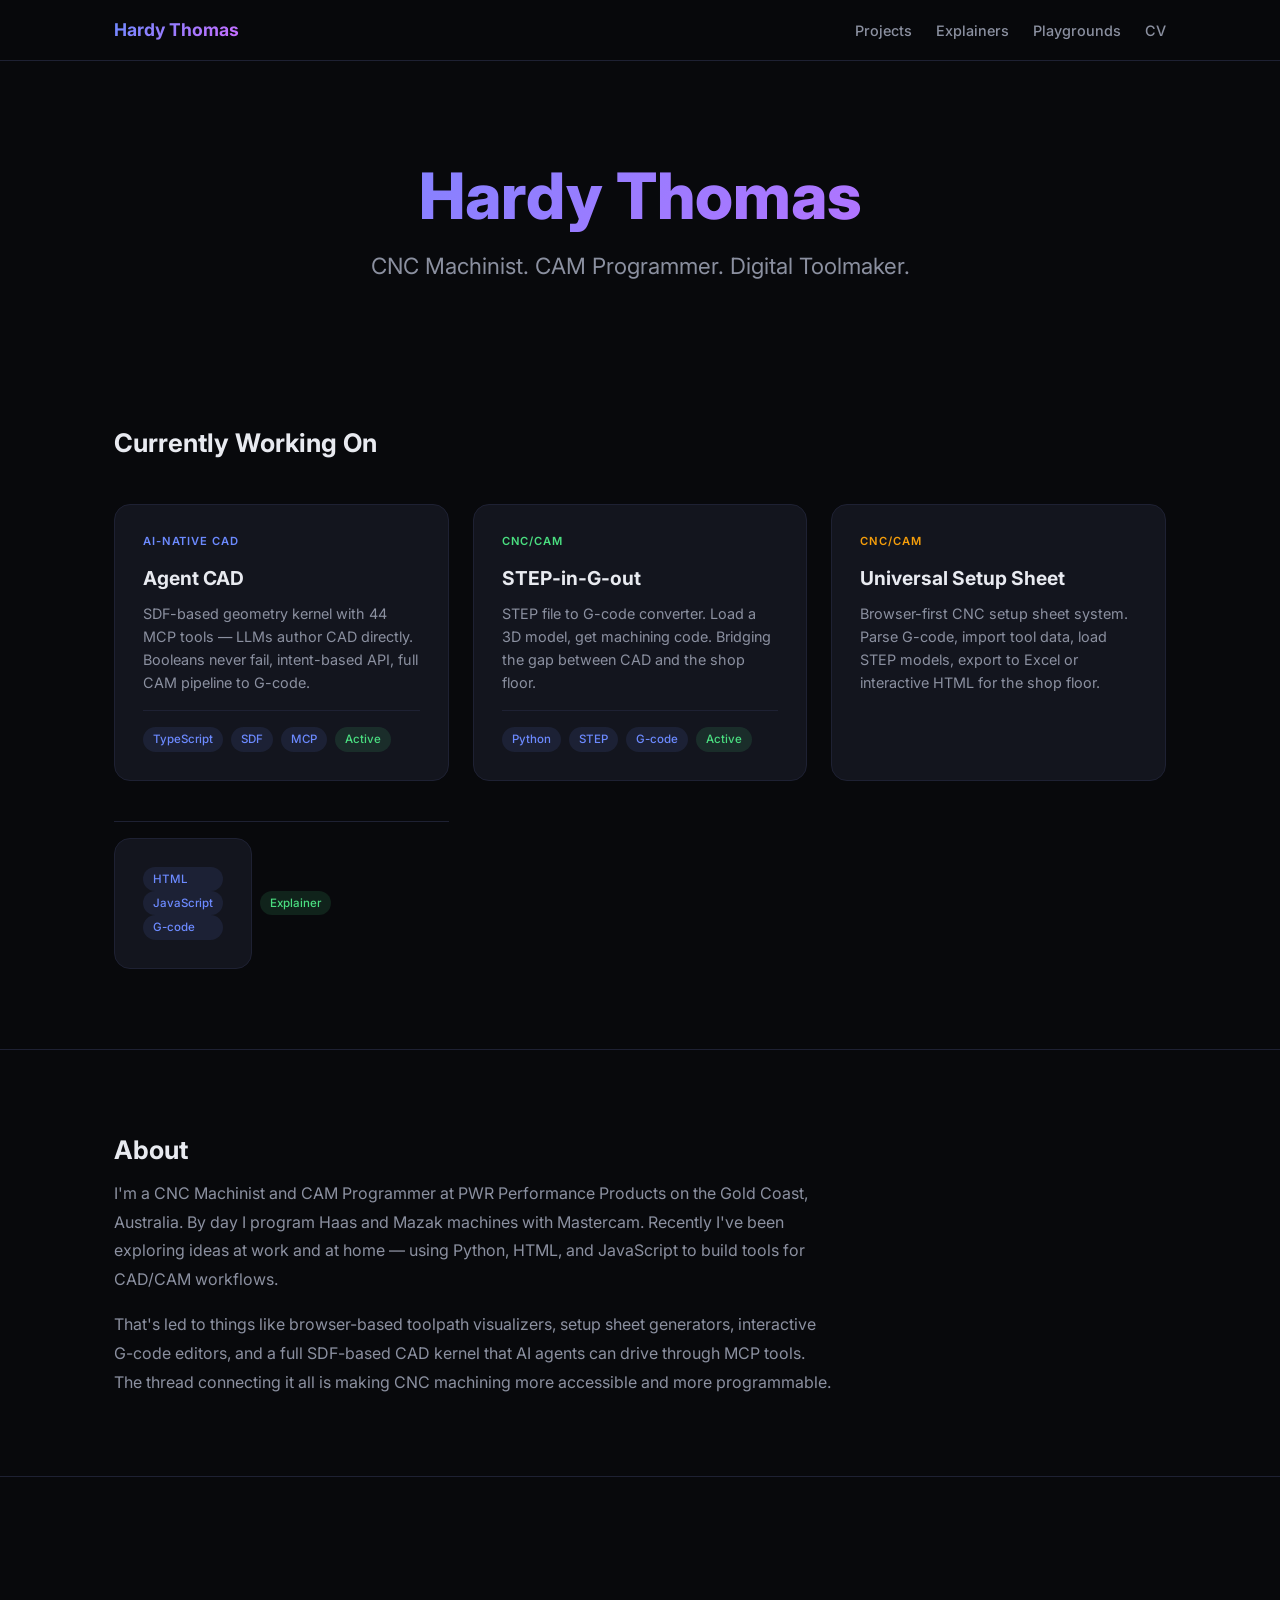
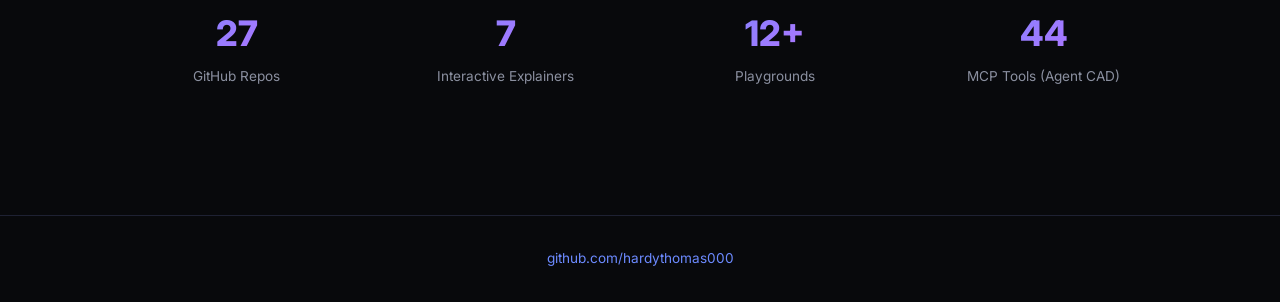
==== index.html @ 4443af27 "Add setup sheet explainer link to project page, cards on home and projects index Co-Authored-By: Cla" ====
<!DOCTYPE html>
<html lang="en">
<head>
  <meta charset="UTF-8">
  <meta name="viewport" content="width=device-width, initial-scale=1.0">
  <title>Hardy Thomas — CNC Machinist. CAM Programmer. Digital Toolmaker.</title>
  <meta name="description" content="CAM Programmer building AI-native tools for CNC machining. Open source projects, interactive explainers, and web playgrounds.">
  <meta property="og:title" content="Hardy Thomas — Portfolio">
  <meta property="og:description" content="CAM Programmer building AI-native tools for CNC machining.">
  <meta property="og:type" content="website">
  <meta property="og:url" content="https://hardythomas000.github.io/">
  <link rel="icon" href="data:image/svg+xml,<svg xmlns='http://www.w3.org/2000/svg' viewBox='0 0 100 100'><text y='.9em' font-size='90'>⚙</text></svg>">
  <link rel="preconnect" href="https://fonts.googleapis.com">
  <link rel="preconnect" href="https://fonts.gstatic.com" crossorigin>
  <link href="https://fonts.googleapis.com/css2?family=Inter:wght@400;500;600;700;800&display=swap" rel="stylesheet">
  <link rel="stylesheet" href="/shared/style.css">
</head>
<body>

<nav class="nav">
  <div class="container">
    <a href="/" class="nav-brand">Hardy Thomas</a>
    <div class="nav-links">
      <a href="/projects/">Projects</a>
      <a href="/explainers/">Explainers</a>
      <a href="/playgrounds/">Playgrounds</a>
      <a href="/cv/">CV</a>
    </div>
  </div>
</nav>

<header class="hero">
  <div class="container">
    <h1>Hardy Thomas</h1>
    <p class="subtitle">CNC Machinist. CAM Programmer. Digital Toolmaker.</p>
  </div>
</header>

<section class="section">
  <div class="container">
    <h2 class="section-title">Currently Working On</h2>
    <p class="section-subtitle"></p>
    <div class="card-grid">

      <a href="/projects/agent-cad/" class="card" style="--card-accent: #6c8aff;">
        <span class="card-badge">AI-Native CAD</span>
        <h3>Agent CAD</h3>
        <p>SDF-based geometry kernel with 44 MCP tools — LLMs author CAD directly. Booleans never fail, intent-based API, full CAM pipeline to G-code.</p>
        <div class="card-footer">
          <span class="tag">TypeScript</span>
          <span class="tag">SDF</span>
          <span class="tag">MCP</span>
          <span class="tag status">Active</span>
        </div>
      </a>

      <a href="/projects/step-in-g-out/" class="card" style="--card-accent: #4ade80;">
        <span class="card-badge">CNC/CAM</span>
        <h3>STEP-in-G-out</h3>
        <p>STEP file to G-code converter. Load a 3D model, get machining code. Bridging the gap between CAD and the shop floor.</p>
        <div class="card-footer">
          <span class="tag">Python</span>
          <span class="tag">STEP</span>
          <span class="tag">G-code</span>
          <span class="tag status">Active</span>
        </div>
      </a>

      <a href="/projects/setup-sheet/" class="card" style="--card-accent: #f59e0b;">
        <span class="card-badge">CNC/CAM</span>
        <h3>Universal Setup Sheet</h3>
        <p>Browser-first CNC setup sheet system. Parse G-code, import tool data, load STEP models, export to Excel or interactive HTML for the shop floor.</p>
        <div class="card-footer">
          <span class="tag">HTML</span>
          <span class="tag">JavaScript</span>
          <span class="tag">G-code</span>
          <a href="/explainers/universal-setup-sheet/" class="tag status" onclick="event.stopPropagation();">Explainer</a>
        </div>
      </a>

    </div>
  </div>
</section>

<section class="section" style="border-top: 1px solid var(--border);">
  <div class="container">
    <h2 class="section-title">About</h2>
    <div class="about-text">
      <p>I'm a CNC Machinist and CAM Programmer at PWR Performance Products on the Gold Coast, Australia. By day I program Haas and Mazak machines with Mastercam. Recently I've been exploring ideas at work and at home — using Python, HTML, and JavaScript to build tools for CAD/CAM workflows.</p>
      <p>That's led to things like browser-based toolpath visualizers, setup sheet generators, interactive G-code editors, and a full SDF-based CAD kernel that AI agents can drive through MCP tools. The thread connecting it all is making CNC machining more accessible and more programmable.</p>
    </div>
  </div>
</section>

<section class="section" style="border-top: 1px solid var(--border);">
  <div class="container">
    <div class="stats">
      <div>
        <div class="stat-number">27</div>
        <div class="stat-label">GitHub Repos</div>
      </div>
      <div>
        <div class="stat-number">7</div>
        <div class="stat-label">Interactive Explainers</div>
      </div>
      <div>
        <div class="stat-number">12+</div>
        <div class="stat-label">Playgrounds</div>
      </div>
      <div>
        <div class="stat-number">44</div>
        <div class="stat-label">MCP Tools (Agent CAD)</div>
      </div>
    </div>
  </div>
</section>

<footer class="footer">
  <div class="container">
    <a href="https://github.com/hardythomas000" target="_blank" rel="noopener">github.com/hardythomas000</a>
  </div>
</footer>

</body>
</html>
---- shared/style.css ----
/* Hardy Thomas Portfolio — Design System */

:root {
  --bg: #08090c;
  --surface: #13151e;
  --surface-hover: #1a1d2e;
  --border: #1e2133;
  --text: #e8eaf0;
  --text-secondary: #8b90a0;
  --accent-1: #6c8aff;
  --accent-2: #cb6cff;
  --radius: 16px;
  --radius-sm: 8px;
  --card-padding: 28px;
  --max-width: 1100px;
  --font: 'Inter', -apple-system, BlinkMacSystemFont, 'Segoe UI', sans-serif;
}

*, *::before, *::after { box-sizing: border-box; margin: 0; padding: 0; }

html { scroll-behavior: smooth; }

body {
  font-family: var(--font);
  background: var(--bg);
  color: var(--text);
  line-height: 1.6;
  -webkit-font-smoothing: antialiased;
}

a { color: var(--accent-1); text-decoration: none; transition: color 0.2s; }
a:hover { color: var(--accent-2); }

img { max-width: 100%; display: block; }

/* ─── Layout ─── */
.container { max-width: var(--max-width); margin: 0 auto; padding: 0 24px; }
.section { padding: 80px 0; }

/* ─── Nav ─── */
.nav {
  position: sticky; top: 0; z-index: 100;
  background: rgba(8, 9, 12, 0.85);
  backdrop-filter: blur(12px);
  border-bottom: 1px solid var(--border);
  padding: 16px 0;
}
.nav .container { display: flex; align-items: center; gap: 32px; }
.nav-brand {
  font-weight: 700; font-size: 1.1rem; color: var(--text);
  background: linear-gradient(135deg, var(--accent-1), var(--accent-2));
  -webkit-background-clip: text; -webkit-text-fill-color: transparent;
  background-clip: text;
}
.nav-links { display: flex; gap: 24px; margin-left: auto; }
.nav-links a {
  color: var(--text-secondary); font-size: 0.9rem; font-weight: 500;
  transition: color 0.2s;
}
.nav-links a:hover, .nav-links a.active { color: var(--text); }

/* ─── Hero ─── */
.hero { padding: 100px 0 60px; text-align: center; }
.hero h1 {
  font-size: clamp(2.5rem, 6vw, 4rem);
  font-weight: 800; line-height: 1.1; margin-bottom: 16px;
  background: linear-gradient(135deg, var(--accent-1), var(--accent-2));
  -webkit-background-clip: text; -webkit-text-fill-color: transparent;
  background-clip: text;
}
.hero .subtitle {
  font-size: clamp(1.1rem, 2.5vw, 1.4rem);
  color: var(--text-secondary); font-weight: 400; max-width: 600px; margin: 0 auto;
}

/* ─── Cards ─── */
.card-grid {
  display: grid;
  grid-template-columns: repeat(auto-fill, minmax(320px, 1fr));
  gap: 24px;
}
.card {
  background: var(--surface);
  border: 1px solid var(--border);
  border-radius: var(--radius);
  padding: var(--card-padding);
  transition: transform 0.2s, box-shadow 0.2s, border-color 0.2s;
  display: flex; flex-direction: column;
}
.card:hover {
  transform: translateY(-2px);
  border-color: color-mix(in srgb, var(--card-accent, var(--accent-1)) 40%, transparent);
  box-shadow: 0 8px 32px color-mix(in srgb, var(--card-accent, var(--accent-1)) 12%, transparent);
}
.card-badge {
  display: inline-block; font-size: 0.7rem; font-weight: 600;
  text-transform: uppercase; letter-spacing: 0.08em;
  color: var(--card-accent, var(--accent-1));
  margin-bottom: 12px;
}
.card h3 { font-size: 1.2rem; font-weight: 700; margin-bottom: 8px; color: var(--text); }
.card p { color: var(--text-secondary); font-size: 0.9rem; flex: 1; }
.card-footer {
  display: flex; align-items: center; gap: 8px; flex-wrap: wrap;
  margin-top: 16px; padding-top: 16px; border-top: 1px solid var(--border);
}

/* ─── Tags ─── */
.tag {
  display: inline-block; font-size: 0.72rem; font-weight: 500;
  padding: 3px 10px; border-radius: 99px;
  background: color-mix(in srgb, var(--accent-1) 10%, transparent);
  color: var(--accent-1);
}
.tag.status {
  background: color-mix(in srgb, #4ade80 12%, transparent);
  color: #4ade80;
}
.tag.status-idea {
  background: color-mix(in srgb, #fbbf24 12%, transparent);
  color: #fbbf24;
}

/* ─── Filter Pills ─── */
.filters { display: flex; gap: 8px; flex-wrap: wrap; margin-bottom: 32px; }
.filter-pill {
  background: var(--surface); border: 1px solid var(--border);
  color: var(--text-secondary); padding: 6px 16px;
  border-radius: 99px; font-size: 0.85rem; font-weight: 500;
  cursor: pointer; transition: all 0.2s; font-family: var(--font);
}
.filter-pill:hover { border-color: var(--accent-1); color: var(--text); }
.filter-pill.active {
  background: linear-gradient(135deg, var(--accent-1), var(--accent-2));
  color: #fff; border-color: transparent;
}

/* ─── Stats ─── */
.stats {
  display: grid; grid-template-columns: repeat(auto-fit, minmax(140px, 1fr));
  gap: 24px; text-align: center; padding: 48px 0;
}
.stat-number {
  font-size: 2.2rem; font-weight: 800;
  background: linear-gradient(135deg, var(--accent-1), var(--accent-2));
  -webkit-background-clip: text; -webkit-text-fill-color: transparent;
  background-clip: text;
}
.stat-label { font-size: 0.85rem; color: var(--text-secondary); margin-top: 4px; }

/* ─── About ─── */
.about-text { max-width: 720px; color: var(--text-secondary); font-size: 1rem; line-height: 1.8; }
.about-text p + p { margin-top: 16px; }

/* ─── Section Headers ─── */
.section-title {
  font-size: 1.6rem; font-weight: 700; margin-bottom: 8px;
}
.section-subtitle {
  color: var(--text-secondary); margin-bottom: 40px; font-size: 1rem;
}

/* ─── Project Detail ─── */
.project-hero {
  padding: 60px 0 40px;
  border-bottom: 1px solid var(--border);
}
.project-hero .badge {
  display: inline-block; font-size: 0.75rem; font-weight: 600;
  text-transform: uppercase; letter-spacing: 0.08em;
  color: var(--accent-2); margin-bottom: 12px;
}
.project-hero h1 {
  font-size: clamp(2rem, 4vw, 2.8rem); font-weight: 800; margin-bottom: 12px;
}
.project-hero .one-liner {
  font-size: 1.15rem; color: var(--text-secondary); max-width: 640px; margin-bottom: 20px;
}
.project-links { display: flex; gap: 12px; flex-wrap: wrap; }
.btn {
  display: inline-flex; align-items: center; gap: 8px;
  padding: 10px 20px; border-radius: var(--radius-sm);
  font-size: 0.9rem; font-weight: 600; transition: all 0.2s;
  font-family: var(--font); cursor: pointer; border: none;
}
.btn-primary {
  background: linear-gradient(135deg, var(--accent-1), var(--accent-2));
  color: #fff;
}
.btn-primary:hover { opacity: 0.9; color: #fff; }
.btn-outline {
  background: transparent; border: 1px solid var(--border); color: var(--text);
}
.btn-outline:hover { border-color: var(--accent-1); color: var(--accent-1); }

.tech-stack { display: flex; gap: 8px; flex-wrap: wrap; margin: 24px 0; }

.project-content { padding: 48px 0; }
.project-content h2 { font-size: 1.4rem; font-weight: 700; margin-bottom: 16px; }
.project-content p {
  color: var(--text-secondary); font-size: 1rem; line-height: 1.8;
  max-width: 720px; margin-bottom: 16px;
}
.project-content ul {
  color: var(--text-secondary); margin-left: 20px; margin-bottom: 16px;
}
.project-content li { margin-bottom: 6px; }

/* ─── Footer ─── */
.footer {
  border-top: 1px solid var(--border);
  padding: 32px 0; text-align: center;
  color: var(--text-secondary); font-size: 0.85rem;
}
.footer a { color: var(--accent-1); }

/* ─── CV Page ─── */
.cv-header { text-align: center; padding: 60px 0 32px; }
.cv-header h1 { font-size: 2.4rem; font-weight: 800; margin-bottom: 8px; }
.cv-header .role { font-size: 1.15rem; color: var(--accent-1); margin-bottom: 8px; }
.cv-header .location { color: var(--text-secondary); font-size: 0.95rem; }
.cv-actions { display: flex; justify-content: center; gap: 12px; margin-top: 20px; }

.cv-section { margin-bottom: 48px; }
.cv-section h2 {
  font-size: 1.1rem; font-weight: 700; text-transform: uppercase;
  letter-spacing: 0.06em; color: var(--accent-1);
  border-bottom: 1px solid var(--border);
  padding-bottom: 8px; margin-bottom: 20px;
}
.cv-entry { margin-bottom: 24px; }
.cv-entry h3 { font-size: 1.05rem; font-weight: 600; margin-bottom: 4px; }
.cv-entry .meta { font-size: 0.85rem; color: var(--text-secondary); margin-bottom: 8px; }
.cv-entry p, .cv-entry li { color: var(--text-secondary); font-size: 0.95rem; line-height: 1.7; }
.cv-entry ul { margin-left: 20px; }
.cv-entry li { margin-bottom: 4px; }

.skill-grid {
  display: grid; grid-template-columns: repeat(auto-fill, minmax(200px, 1fr));
  gap: 16px;
}
.skill-group h4 {
  font-size: 0.85rem; font-weight: 600; color: var(--text);
  margin-bottom: 8px;
}
.skill-group p { font-size: 0.85rem; color: var(--text-secondary); line-height: 1.6; }

/* ─── Responsive ─── */
@media (max-width: 640px) {
  .card-grid { grid-template-columns: 1fr; }
  .nav .container { gap: 16px; }
  .nav-links { gap: 16px; }
  .hero { padding: 60px 0 40px; }
  .section { padding: 48px 0; }
  .card { padding: 20px; }
  .stats { grid-template-columns: repeat(2, 1fr); }
}

/* ─── Print (for CV) ─── */
@media print {
  :root { --bg: #fff; --surface: #fff; --border: #ddd; --text: #111; --text-secondary: #555; }
  body { background: #fff; color: #111; font-size: 11pt; }
  .nav, .footer, .cv-actions, .btn { display: none !important; }
  .cv-header h1 { color: #111; -webkit-text-fill-color: #111; }
  .cv-section h2 { color: #333; }
  a { color: #333; }
  .tag { border: 1px solid #ccc; background: #f5f5f5; color: #333; }
}
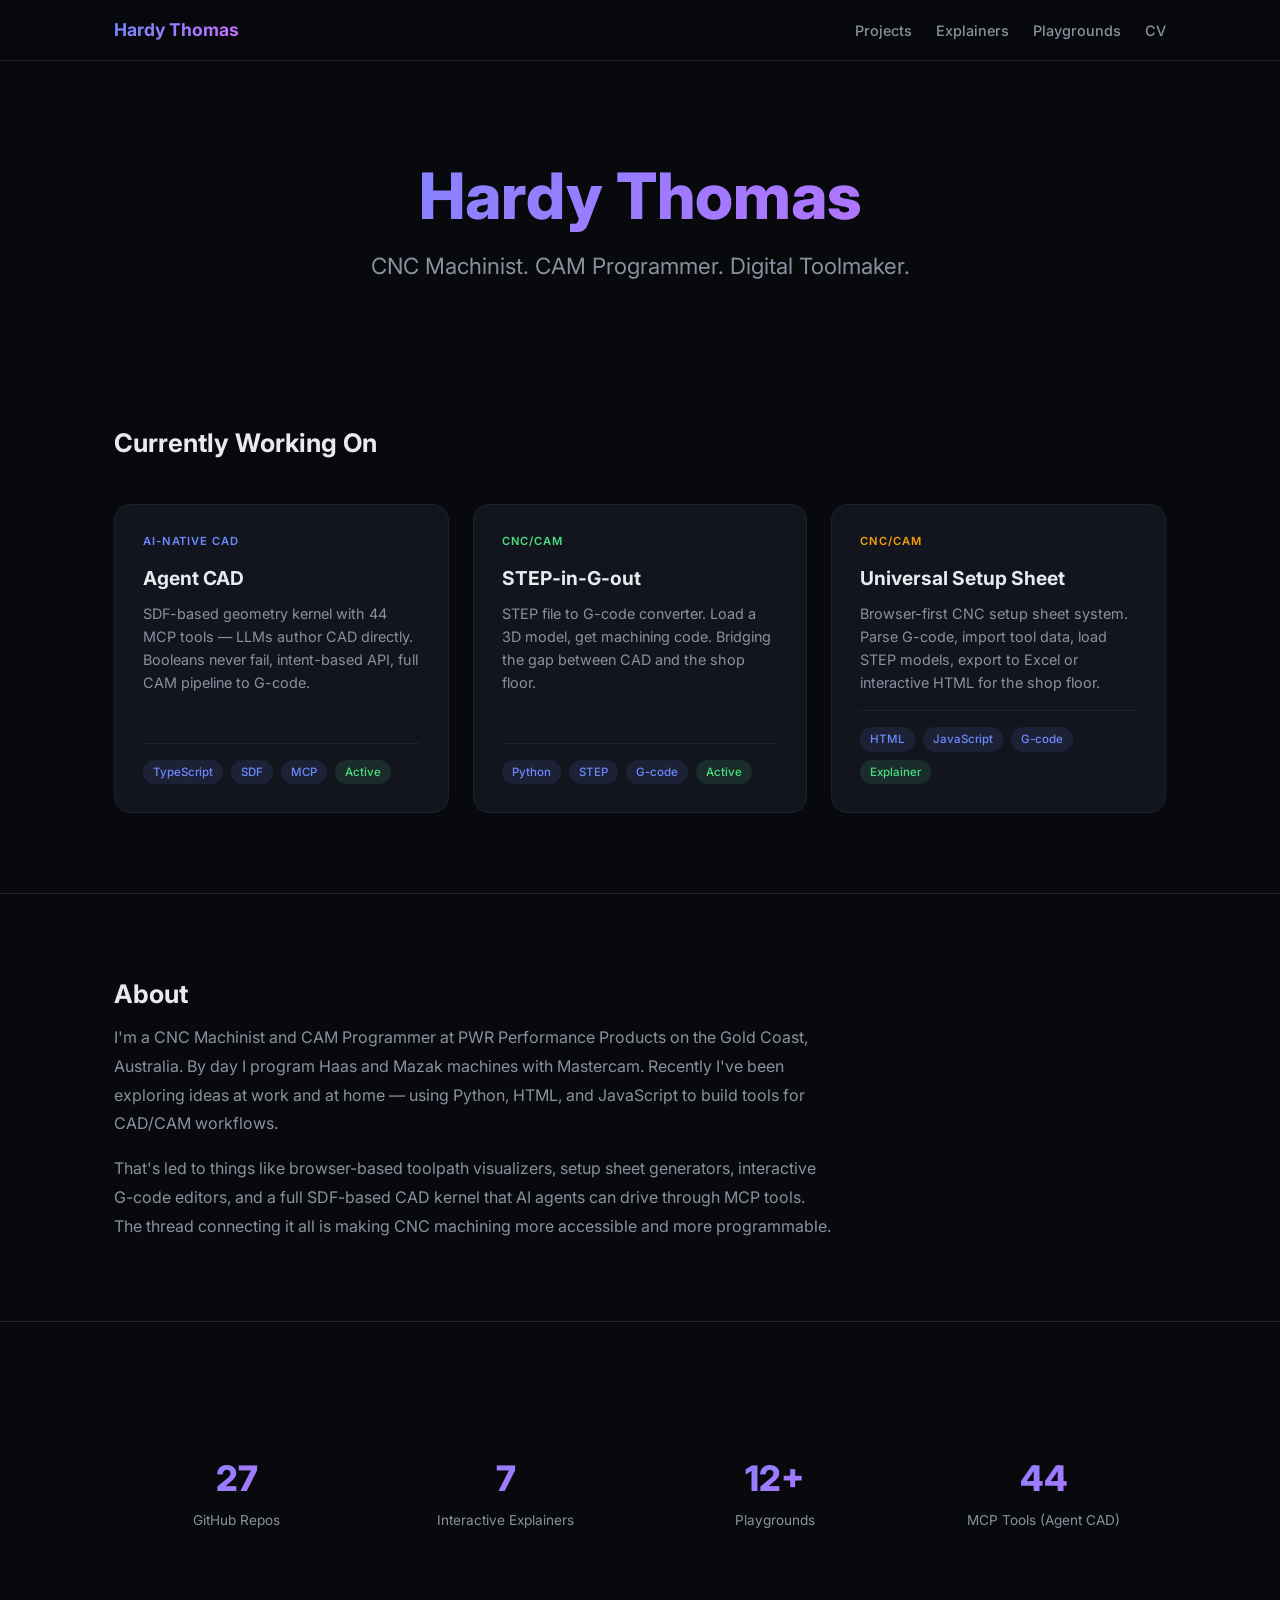
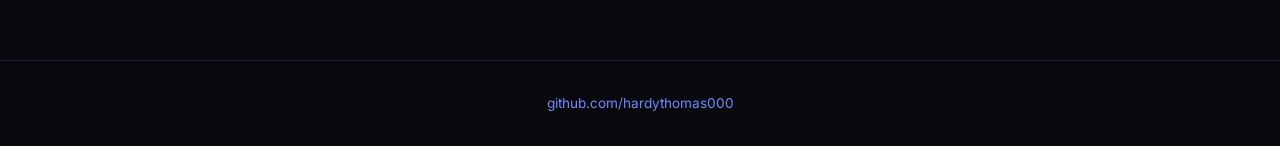
==== commit a7824a7e: "Setup sheet card on home page links directly to explainer Co-Authored-By: Claude Opus 4.6 <noreply@a" ====
--- a/index.html
+++ b/index.html
@@ -66,7 +66,7 @@
         </div>
       </a>
 
-      <a href="/projects/setup-sheet/" class="card" style="--card-accent: #f59e0b;">
+      <a href="/explainers/universal-setup-sheet/" class="card" style="--card-accent: #f59e0b;">
         <span class="card-badge">CNC/CAM</span>
         <h3>Universal Setup Sheet</h3>
         <p>Browser-first CNC setup sheet system. Parse G-code, import tool data, load STEP models, export to Excel or interactive HTML for the shop floor.</p>
@@ -74,7 +74,7 @@
           <span class="tag">HTML</span>
           <span class="tag">JavaScript</span>
           <span class="tag">G-code</span>
-          <a href="/explainers/universal-setup-sheet/" class="tag status" onclick="event.stopPropagation();">Explainer</a>
+          <span class="tag status">Explainer</span>
         </div>
       </a>
 
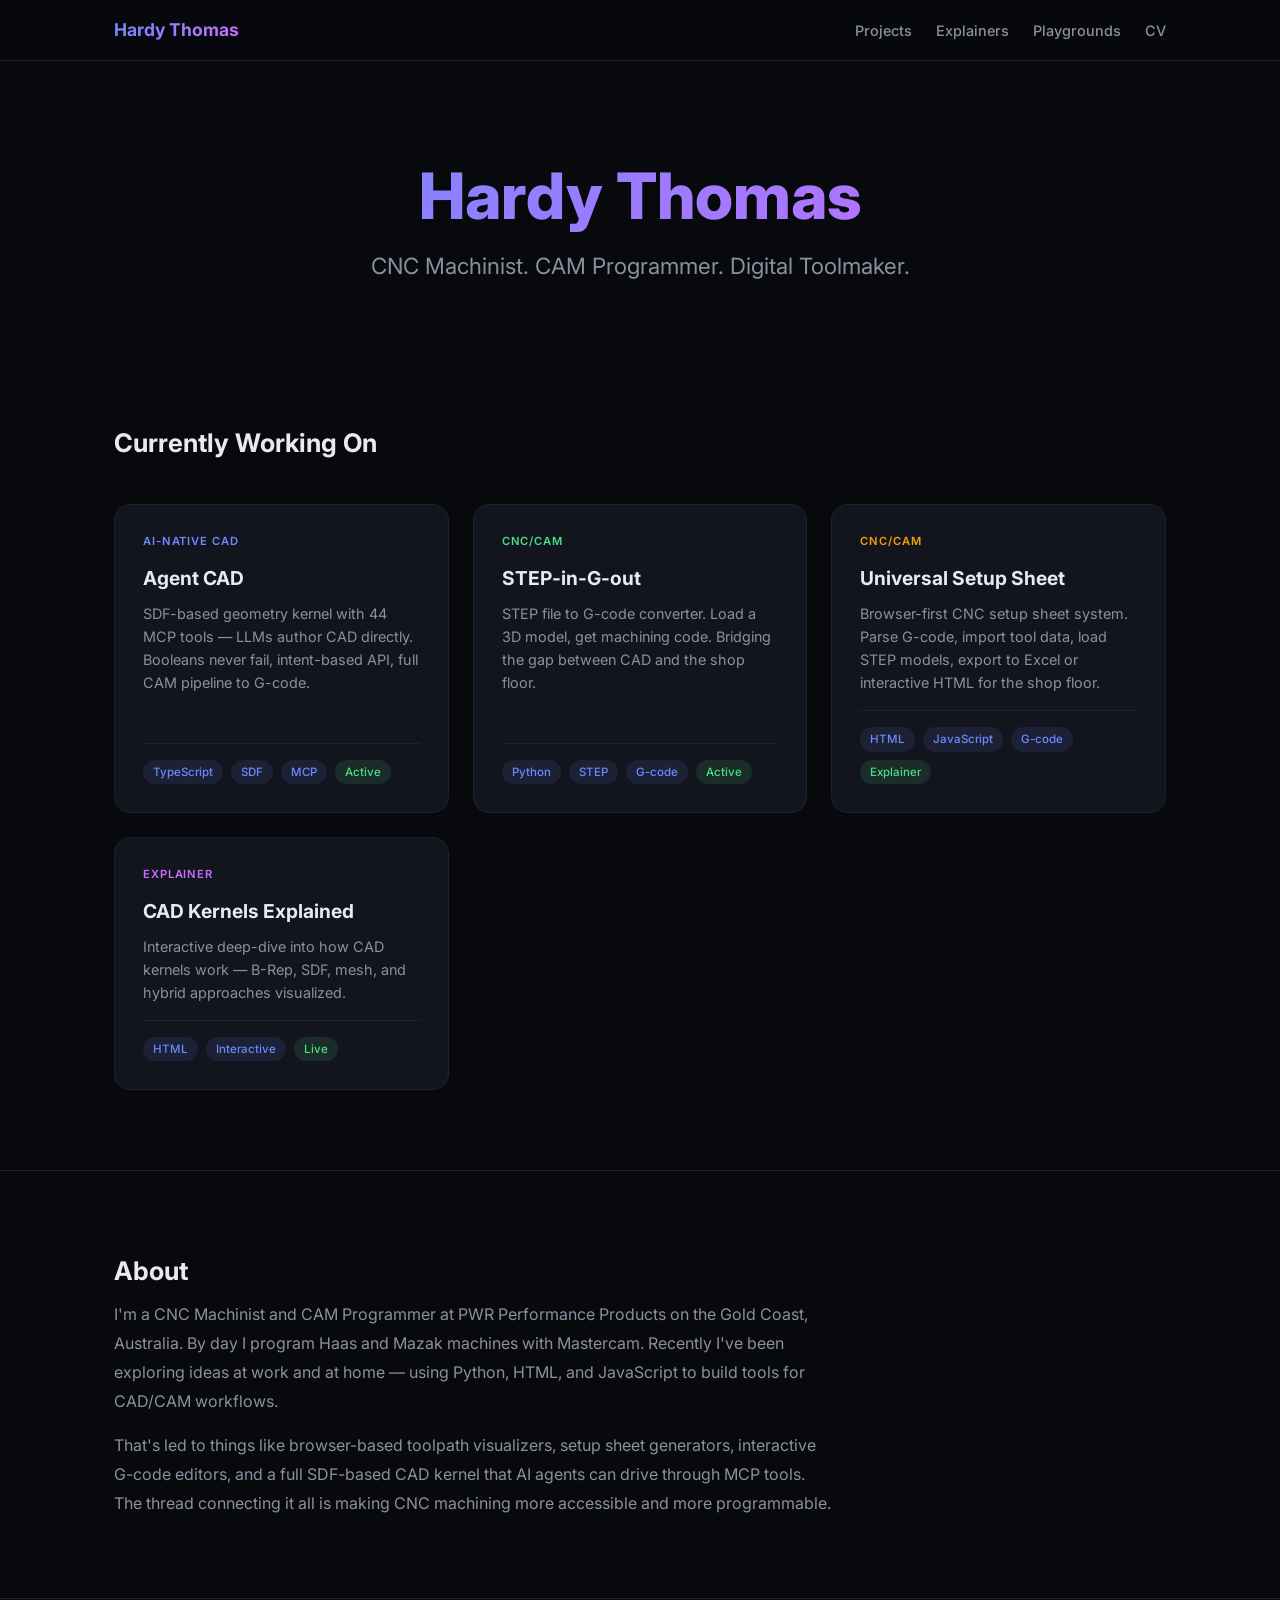
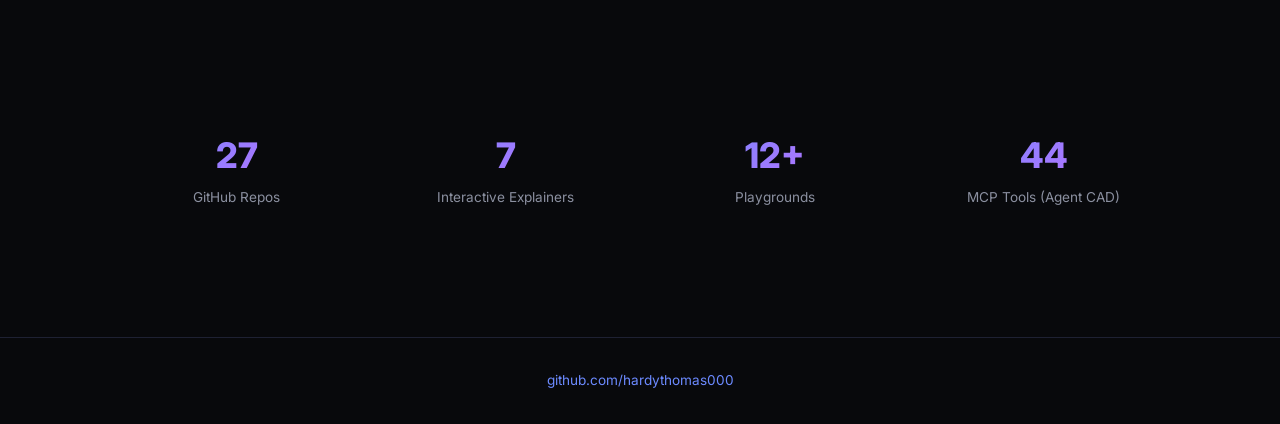
==== commit 86c41e07: "Add CAD Kernels Explained card to home page Co-Authored-By: Claude Opus 4.6 <noreply@anthropic.com>" ====
--- a/index.html
+++ b/index.html
@@ -78,6 +78,17 @@
         </div>
       </a>
 
+      <a href="/cad-kernel-explainer/" class="card" style="--card-accent: #cb6cff;">
+        <span class="card-badge">Explainer</span>
+        <h3>CAD Kernels Explained</h3>
+        <p>Interactive deep-dive into how CAD kernels work — B-Rep, SDF, mesh, and hybrid approaches visualized.</p>
+        <div class="card-footer">
+          <span class="tag">HTML</span>
+          <span class="tag">Interactive</span>
+          <span class="tag status">Live</span>
+        </div>
+      </a>
+
     </div>
   </div>
 </section>
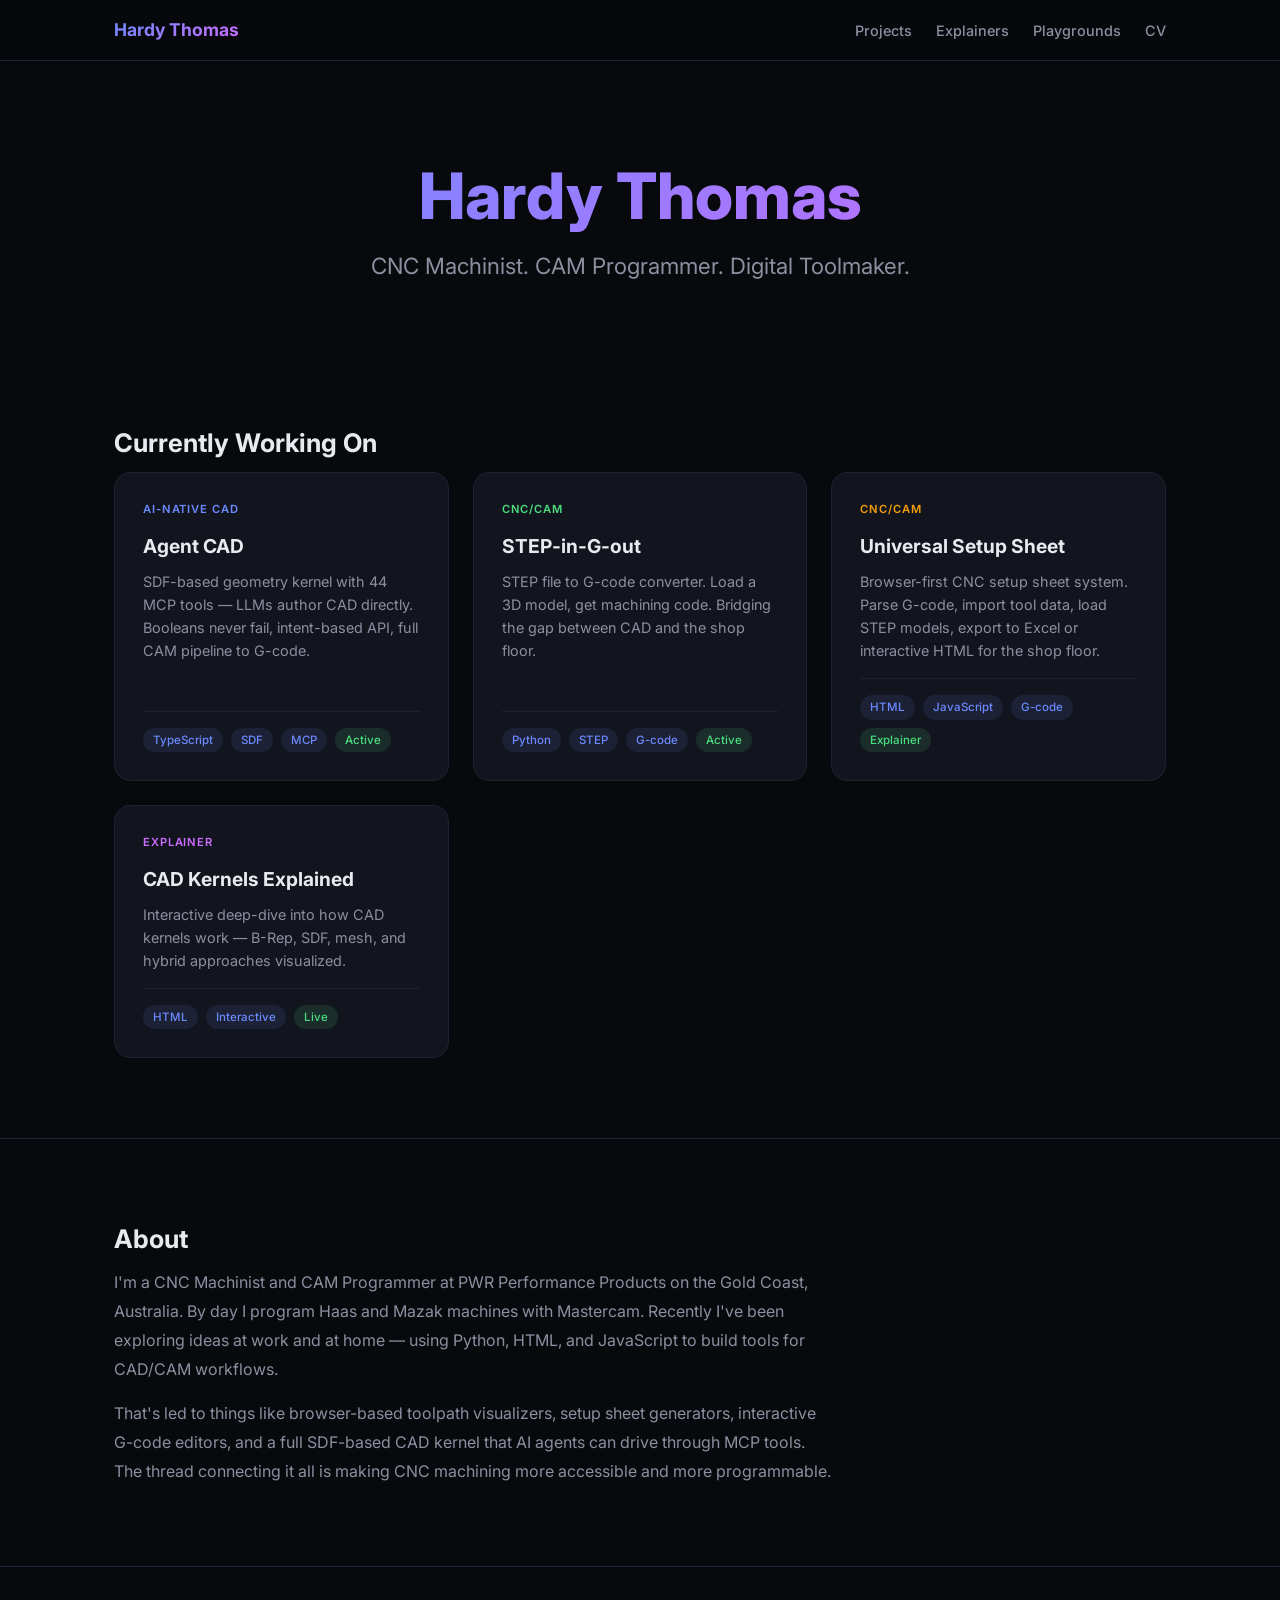
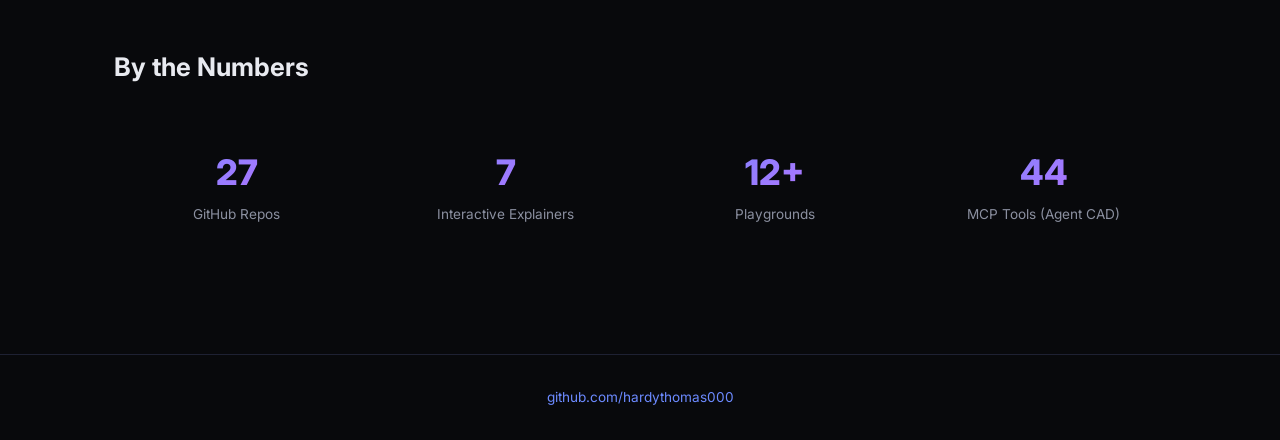
==== commit fafc1048: "Remove empty subtitle, add heading to stats section Co-Authored-By: Claude Opus 4.6 <noreply@anthrop" ====
--- a/index.html
+++ b/index.html
@@ -39,7 +39,6 @@
 <section class="section">
   <div class="container">
     <h2 class="section-title">Currently Working On</h2>
-    <p class="section-subtitle"></p>
     <div class="card-grid">
 
       <a href="/projects/agent-cad/" class="card" style="--card-accent: #6c8aff;">
@@ -105,6 +104,7 @@
 
 <section class="section" style="border-top: 1px solid var(--border);">
   <div class="container">
+    <h2 class="section-title">By the Numbers</h2>
     <div class="stats">
       <div>
         <div class="stat-number">27</div>
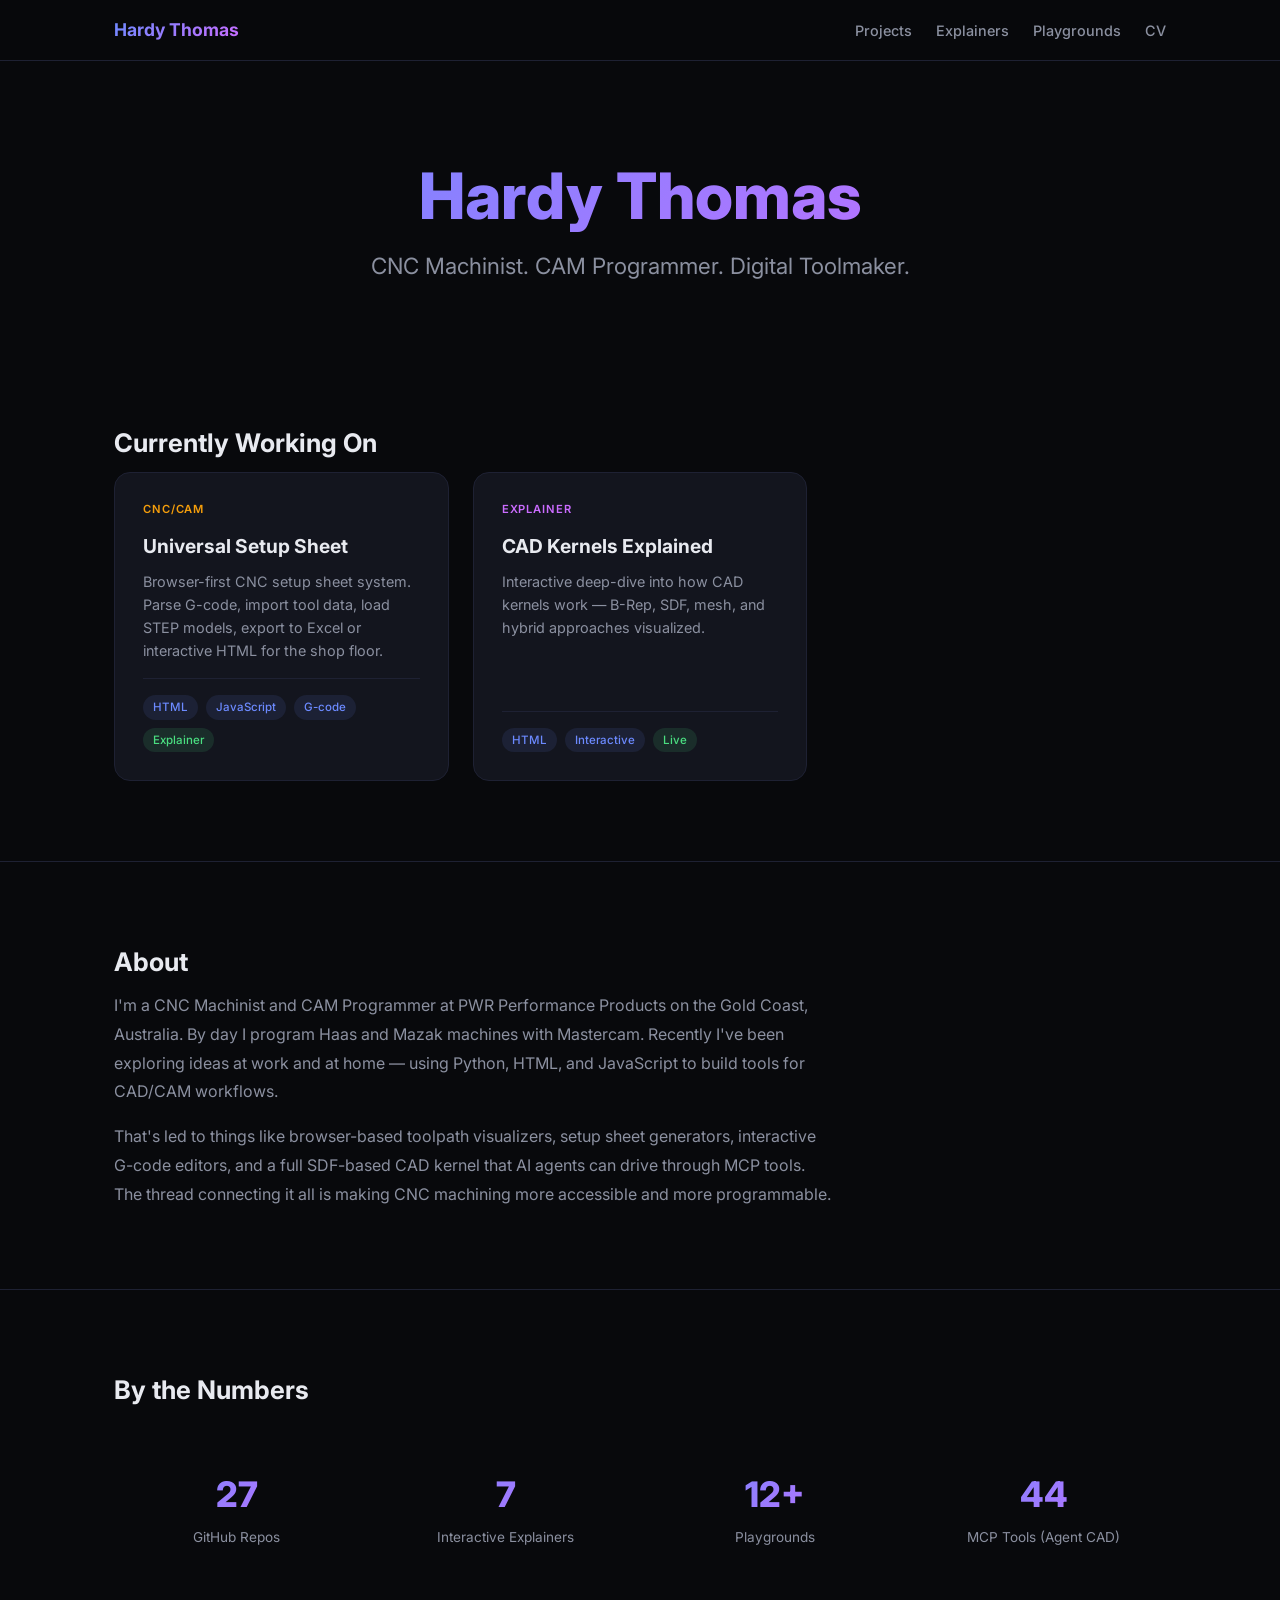
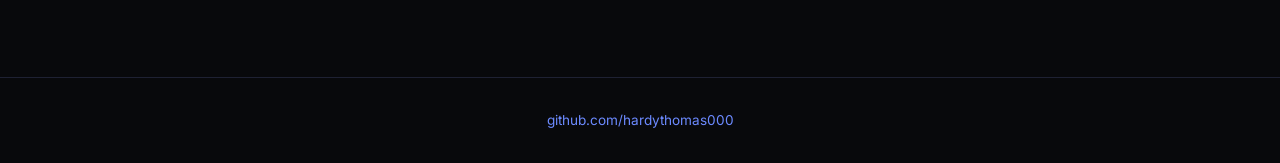
==== commit e61c31b8: "Add Slot Resizer project page, remove Agent CAD and STEP-in-G-out from home page Co-Authored-By: Cla" ====
--- a/index.html
+++ b/index.html
@@ -40,30 +40,6 @@
   <div class="container">
     <h2 class="section-title">Currently Working On</h2>
     <div class="card-grid">
-
-      <a href="/projects/agent-cad/" class="card" style="--card-accent: #6c8aff;">
-        <span class="card-badge">AI-Native CAD</span>
-        <h3>Agent CAD</h3>
-        <p>SDF-based geometry kernel with 44 MCP tools — LLMs author CAD directly. Booleans never fail, intent-based API, full CAM pipeline to G-code.</p>
-        <div class="card-footer">
-          <span class="tag">TypeScript</span>
-          <span class="tag">SDF</span>
-          <span class="tag">MCP</span>
-          <span class="tag status">Active</span>
-        </div>
-      </a>
-
-      <a href="/projects/step-in-g-out/" class="card" style="--card-accent: #4ade80;">
-        <span class="card-badge">CNC/CAM</span>
-        <h3>STEP-in-G-out</h3>
-        <p>STEP file to G-code converter. Load a 3D model, get machining code. Bridging the gap between CAD and the shop floor.</p>
-        <div class="card-footer">
-          <span class="tag">Python</span>
-          <span class="tag">STEP</span>
-          <span class="tag">G-code</span>
-          <span class="tag status">Active</span>
-        </div>
-      </a>
 
       <a href="/explainers/universal-setup-sheet/" class="card" style="--card-accent: #f59e0b;">
         <span class="card-badge">CNC/CAM</span>
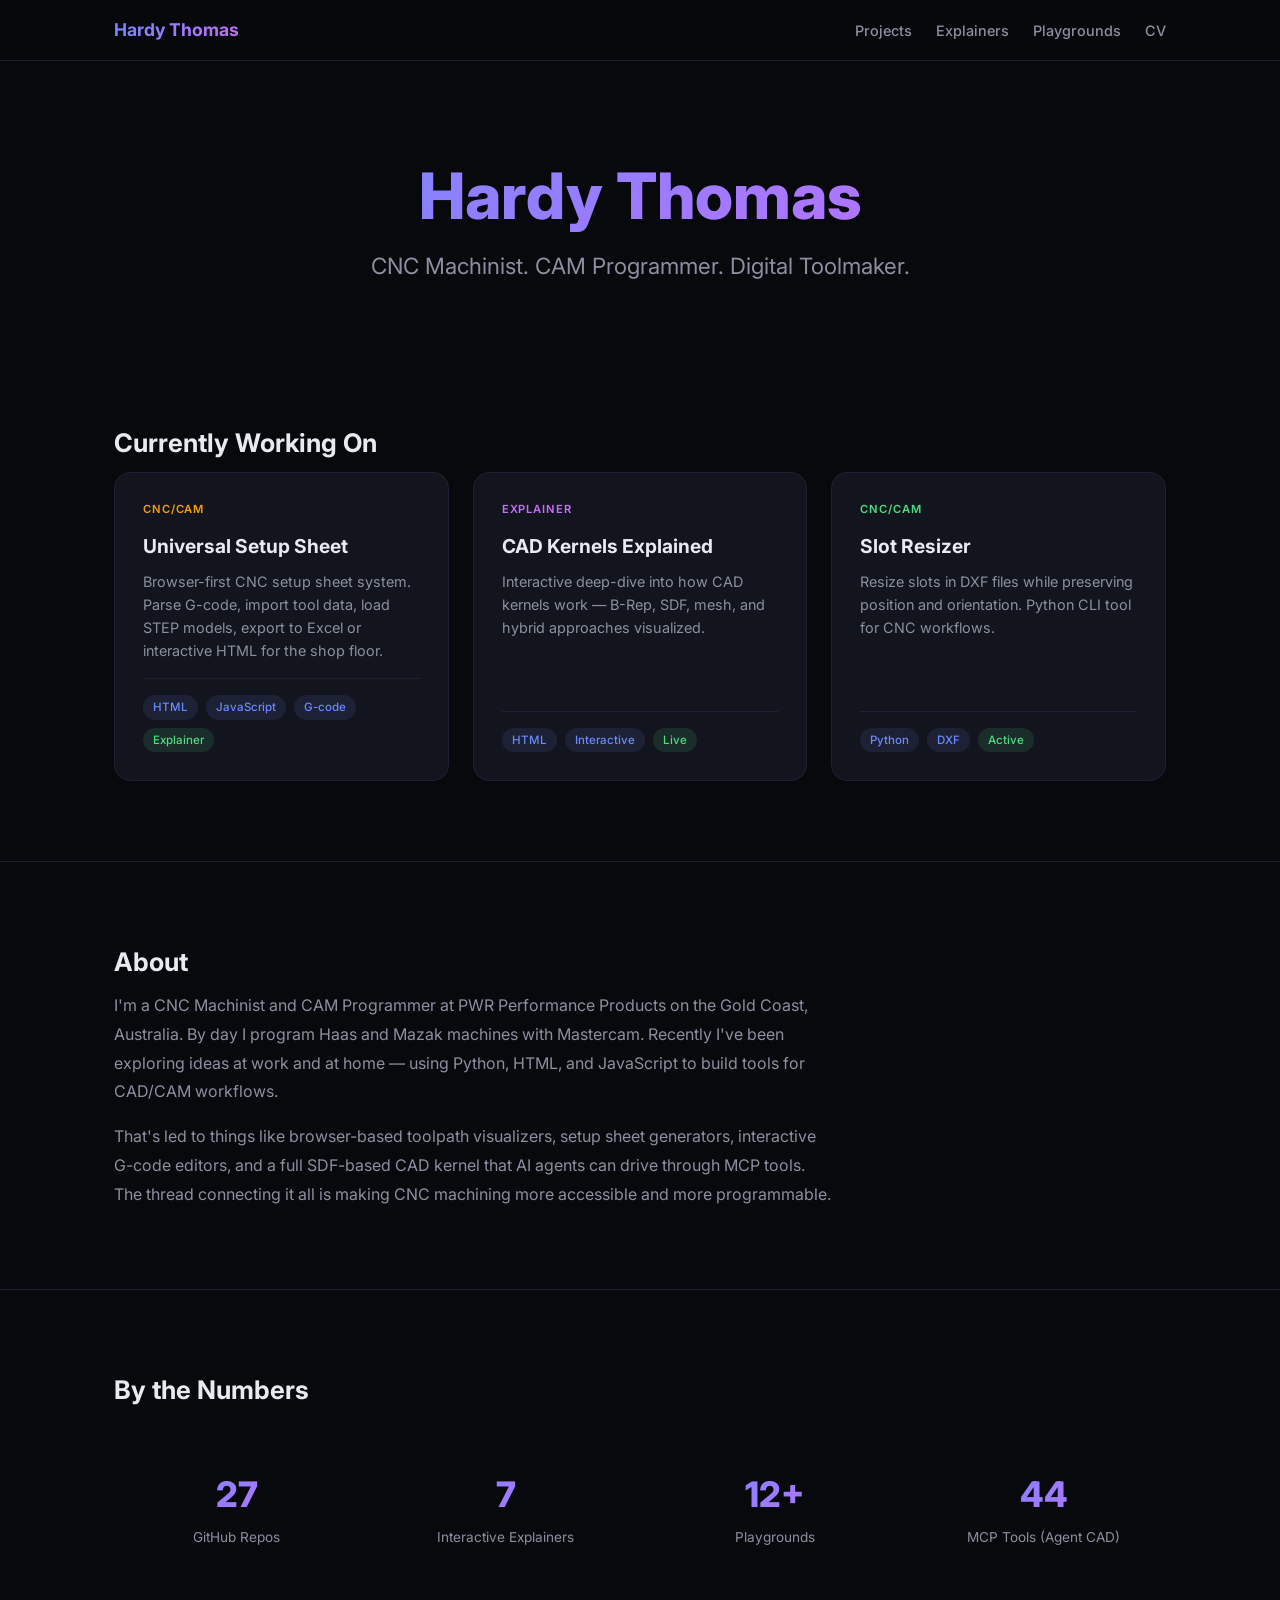
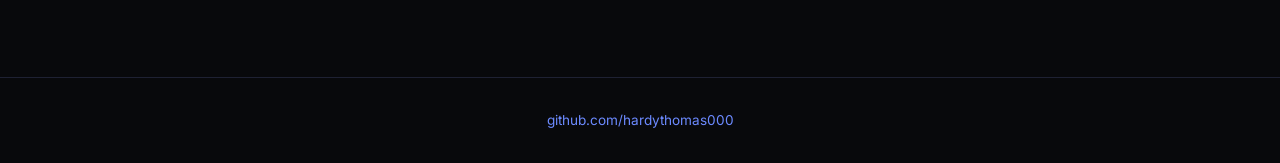
==== commit 9b32b0b2: "Add Slot Resizer to home page Co-Authored-By: Claude Opus 4.6 <noreply@anthropic.com>" ====
--- a/index.html
+++ b/index.html
@@ -64,6 +64,17 @@
         </div>
       </a>
 
+      <a href="/projects/slot-resizer/" class="card" style="--card-accent: #4ade80;">
+        <span class="card-badge">CNC/CAM</span>
+        <h3>Slot Resizer</h3>
+        <p>Resize slots in DXF files while preserving position and orientation. Python CLI tool for CNC workflows.</p>
+        <div class="card-footer">
+          <span class="tag">Python</span>
+          <span class="tag">DXF</span>
+          <span class="tag status">Active</span>
+        </div>
+      </a>
+
     </div>
   </div>
 </section>
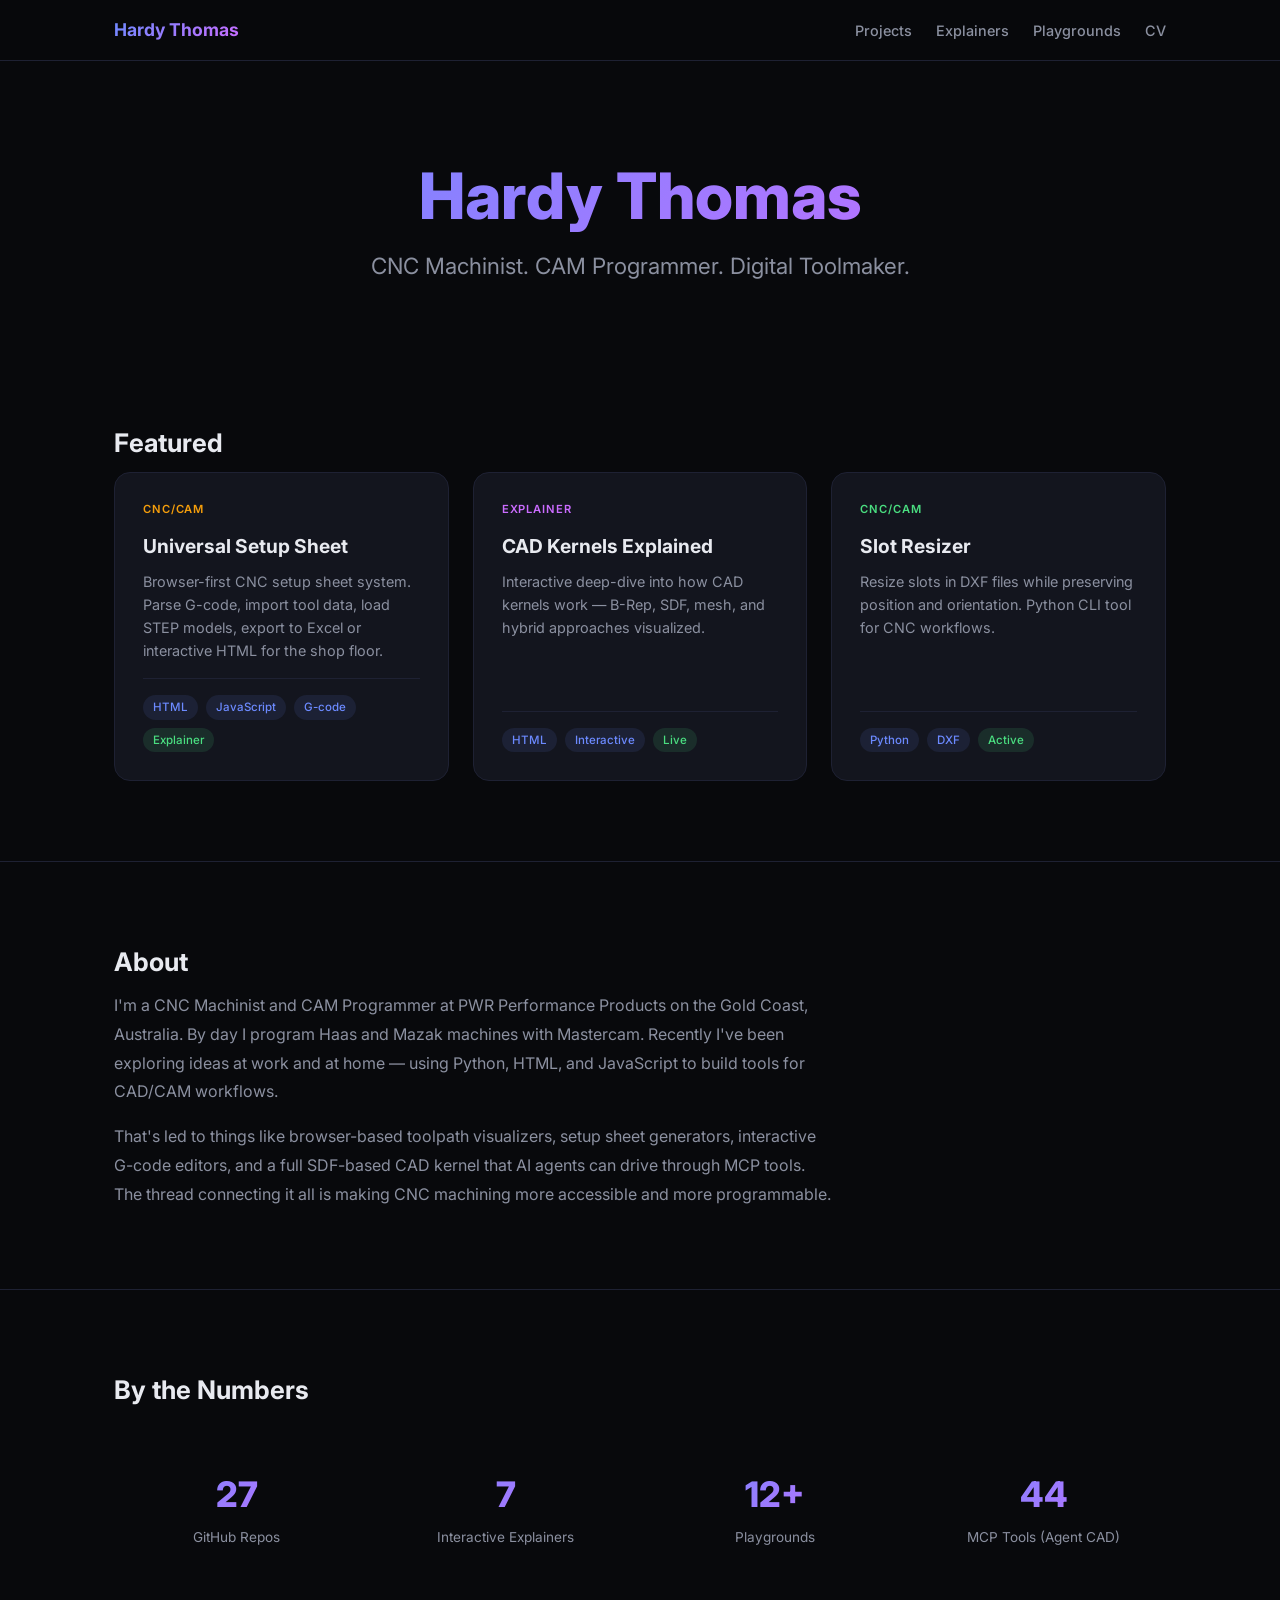
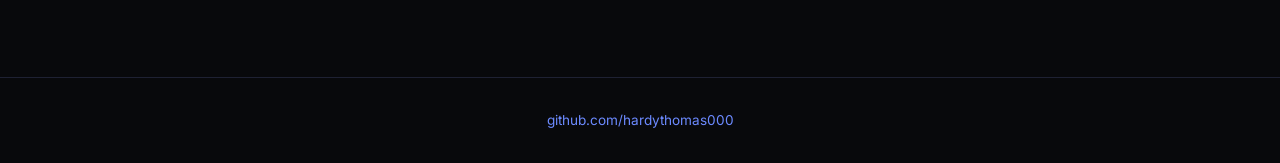
==== commit 99f60071: "Change section heading to Featured Co-Authored-By: Claude Opus 4.6 <noreply@anthropic.com>" ====
--- a/index.html
+++ b/index.html
@@ -38,7 +38,7 @@
 
 <section class="section">
   <div class="container">
-    <h2 class="section-title">Currently Working On</h2>
+    <h2 class="section-title">Featured</h2>
     <div class="card-grid">
 
       <a href="/explainers/universal-setup-sheet/" class="card" style="--card-accent: #f59e0b;">
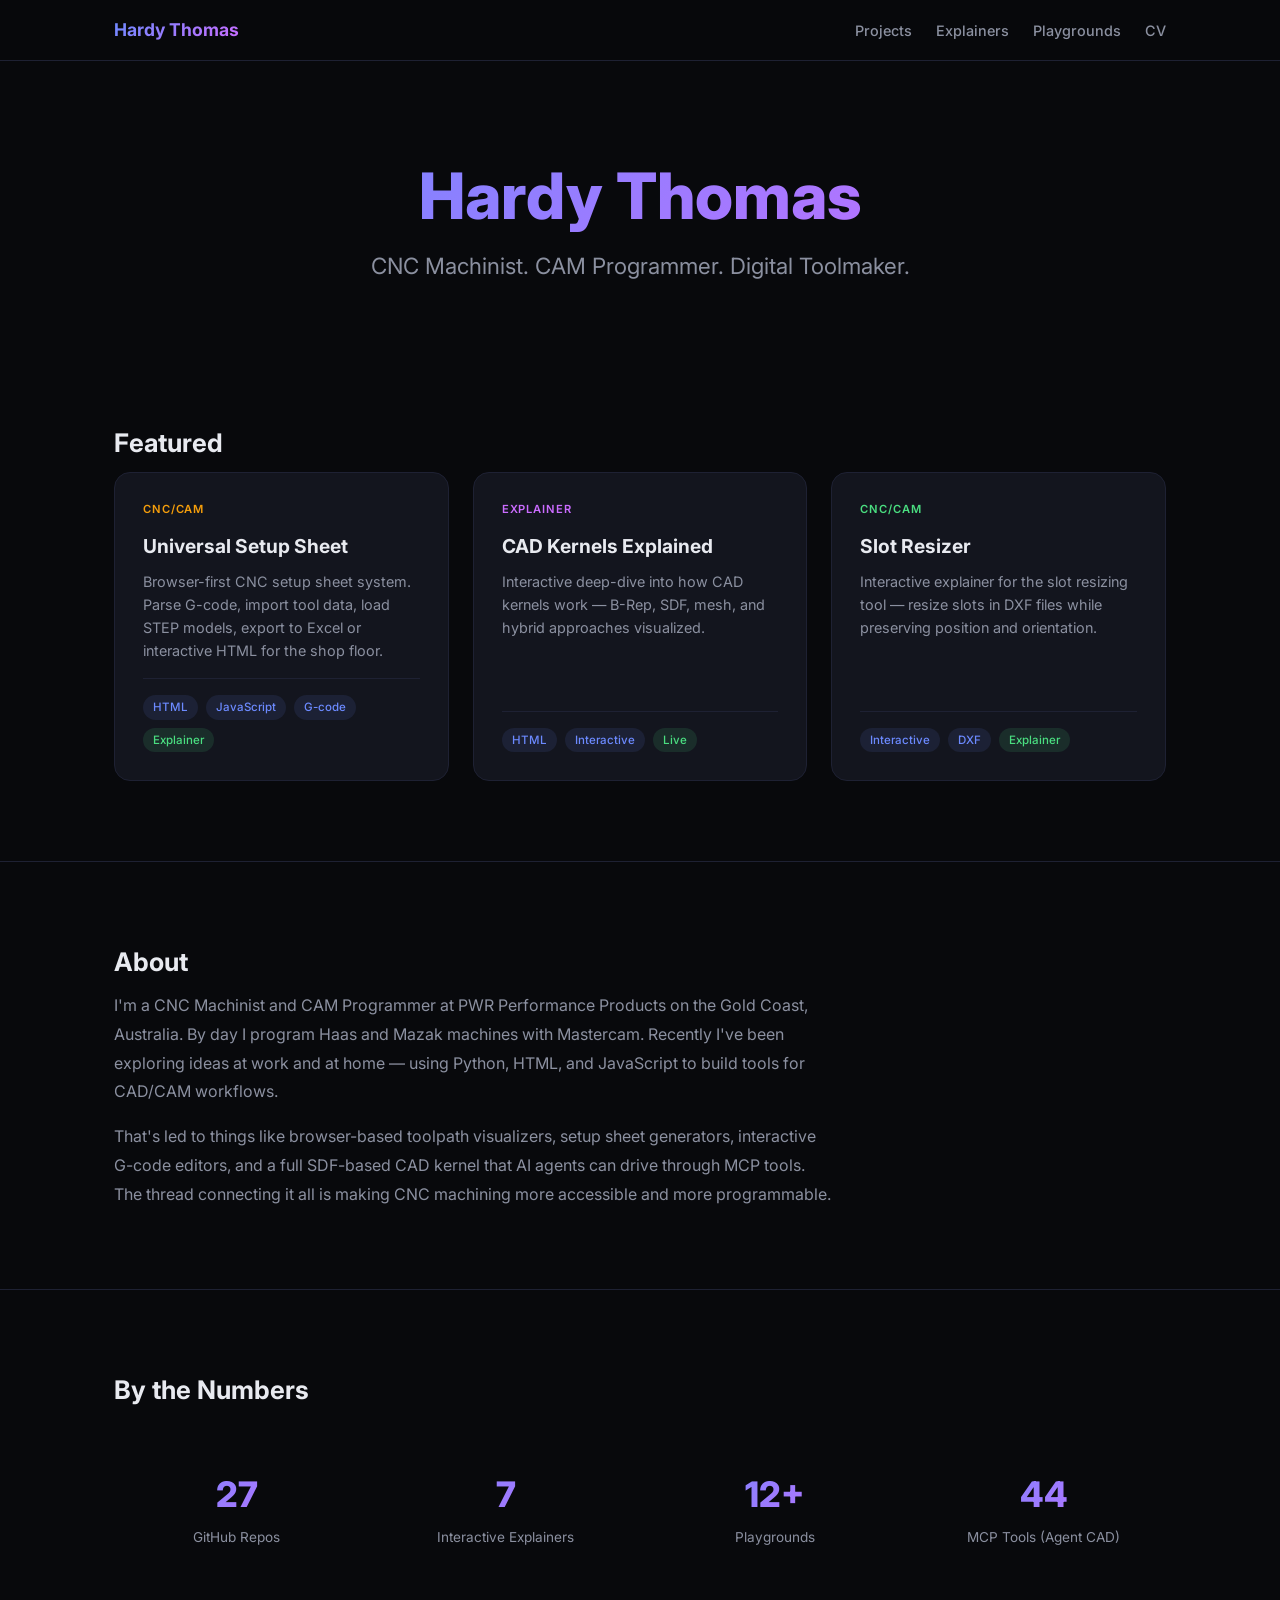
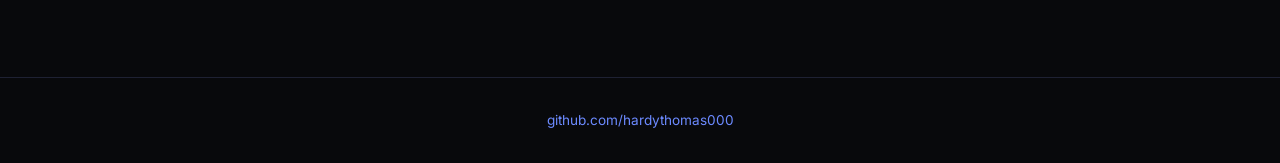
==== commit 4ad7fe88: "Slot Resizer cards link to explainer instead of project page Co-Authored-By: Claude Opus 4.6 <norepl" ====
--- a/index.html
+++ b/index.html
@@ -64,14 +64,14 @@
         </div>
       </a>
 
-      <a href="/projects/slot-resizer/" class="card" style="--card-accent: #4ade80;">
+      <a href="/explainers/cnc-toolpath/" class="card" style="--card-accent: #4ade80;">
         <span class="card-badge">CNC/CAM</span>
         <h3>Slot Resizer</h3>
-        <p>Resize slots in DXF files while preserving position and orientation. Python CLI tool for CNC workflows.</p>
+        <p>Interactive explainer for the slot resizing tool — resize slots in DXF files while preserving position and orientation.</p>
         <div class="card-footer">
-          <span class="tag">Python</span>
+          <span class="tag">Interactive</span>
           <span class="tag">DXF</span>
-          <span class="tag status">Active</span>
+          <span class="tag status">Explainer</span>
         </div>
       </a>
 
